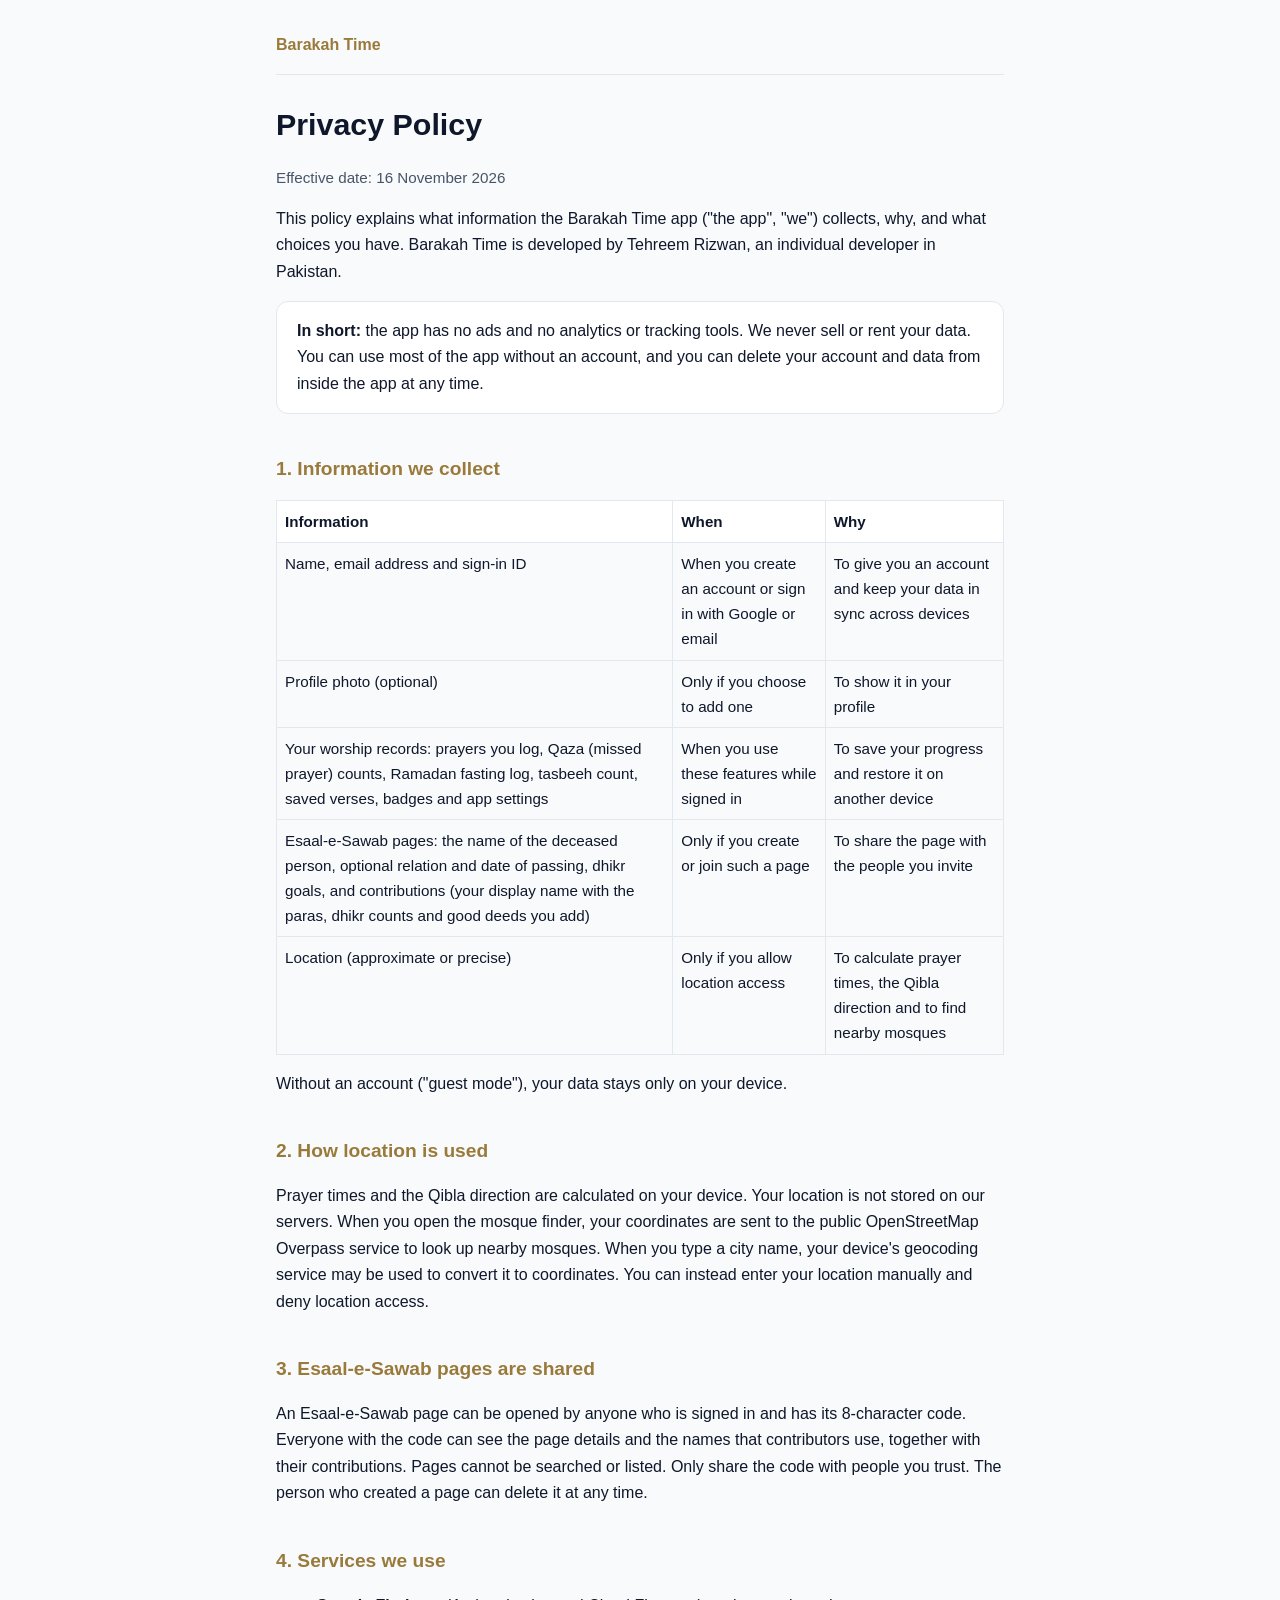
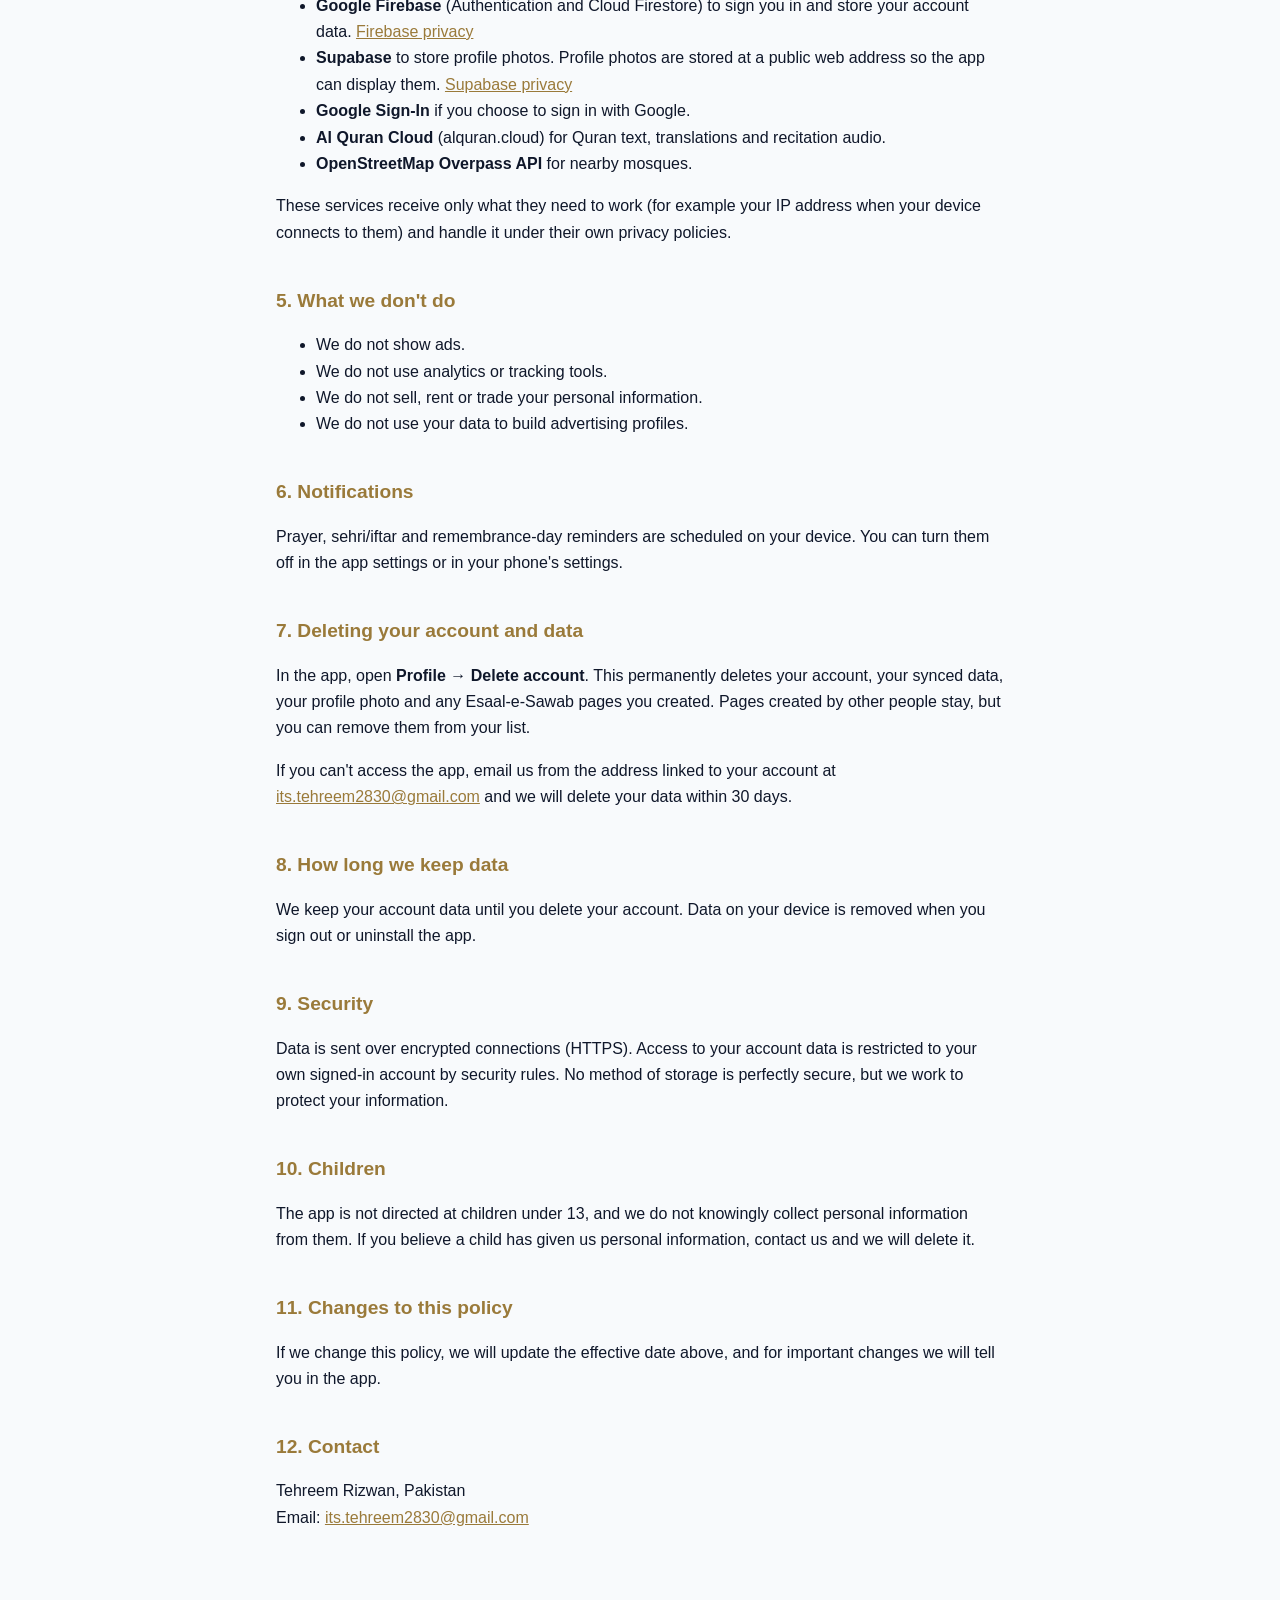
==== privacy.html @ 0fe81c4f "Privacy policy and terms for Barakah Time Co-Authored-By: Claude Opus 5.5 <noreply@anthropic.com>" ====
<!doctype html>
<html lang="en"><head><meta charset="utf-8"><meta name="viewport" content="width=device-width,initial-scale=1">
<title>Privacy Policy – Barakah Time</title><link rel="stylesheet" href="style.css"></head>
<body><main>
<header><a href="index.html">Barakah Time</a></header>
<h1>Privacy Policy</h1>
<p class="muted">Effective date: 16 November 2026</p>

<p>This policy explains what information the Barakah Time app ("the app", "we") collects, why, and what choices you have. Barakah Time is developed by Tehreem Rizwan, an individual developer in Pakistan.</p>

<div class="card">
<strong>In short:</strong> the app has no ads and no analytics or tracking tools. We never sell or rent your data. You can use most of the app without an account, and you can delete your account and data from inside the app at any time.
</div>

<h2>1. Information we collect</h2>
<table>
<tr><th>Information</th><th>When</th><th>Why</th></tr>
<tr><td>Name, email address and sign-in ID</td><td>When you create an account or sign in with Google or email</td><td>To give you an account and keep your data in sync across devices</td></tr>
<tr><td>Profile photo (optional)</td><td>Only if you choose to add one</td><td>To show it in your profile</td></tr>
<tr><td>Your worship records: prayers you log, Qaza (missed prayer) counts, Ramadan fasting log, tasbeeh count, saved verses, badges and app settings</td><td>When you use these features while signed in</td><td>To save your progress and restore it on another device</td></tr>
<tr><td>Esaal-e-Sawab pages: the name of the deceased person, optional relation and date of passing, dhikr goals, and contributions (your display name with the paras, dhikr counts and good deeds you add)</td><td>Only if you create or join such a page</td><td>To share the page with the people you invite</td></tr>
<tr><td>Location (approximate or precise)</td><td>Only if you allow location access</td><td>To calculate prayer times, the Qibla direction and to find nearby mosques</td></tr>
</table>
<p>Without an account ("guest mode"), your data stays only on your device.</p>

<h2>2. How location is used</h2>
<p>Prayer times and the Qibla direction are calculated on your device. Your location is not stored on our servers. When you open the mosque finder, your coordinates are sent to the public OpenStreetMap Overpass service to look up nearby mosques. When you type a city name, your device's geocoding service may be used to convert it to coordinates. You can instead enter your location manually and deny location access.</p>

<h2>3. Esaal-e-Sawab pages are shared</h2>
<p>An Esaal-e-Sawab page can be opened by anyone who is signed in and has its 8-character code. Everyone with the code can see the page details and the names that contributors use, together with their contributions. Pages cannot be searched or listed. Only share the code with people you trust. The person who created a page can delete it at any time.</p>

<h2>4. Services we use</h2>
<ul>
<li><strong>Google Firebase</strong> (Authentication and Cloud Firestore) to sign you in and store your account data. <a href="https://firebase.google.com/support/privacy">Firebase privacy</a></li>
<li><strong>Supabase</strong> to store profile photos. Profile photos are stored at a public web address so the app can display them. <a href="https://supabase.com/privacy">Supabase privacy</a></li>
<li><strong>Google Sign-In</strong> if you choose to sign in with Google.</li>
<li><strong>Al Quran Cloud</strong> (alquran.cloud) for Quran text, translations and recitation audio.</li>
<li><strong>OpenStreetMap Overpass API</strong> for nearby mosques.</li>
</ul>
<p>These services receive only what they need to work (for example your IP address when your device connects to them) and handle it under their own privacy policies.</p>

<h2>5. What we don't do</h2>
<ul>
<li>We do not show ads.</li>
<li>We do not use analytics or tracking tools.</li>
<li>We do not sell, rent or trade your personal information.</li>
<li>We do not use your data to build advertising profiles.</li>
</ul>

<h2>6. Notifications</h2>
<p>Prayer, sehri/iftar and remembrance-day reminders are scheduled on your device. You can turn them off in the app settings or in your phone's settings.</p>

<h2 id="delete">7. Deleting your account and data</h2>
<p>In the app, open <strong>Profile → Delete account</strong>. This permanently deletes your account, your synced data, your profile photo and any Esaal-e-Sawab pages you created. Pages created by other people stay, but you can remove them from your list.</p>
<p>If you can't access the app, email us from the address linked to your account at <a href="mailto:its.tehreem2830@gmail.com">its.tehreem2830@gmail.com</a> and we will delete your data within 30 days.</p>

<h2>8. How long we keep data</h2>
<p>We keep your account data until you delete your account. Data on your device is removed when you sign out or uninstall the app.</p>

<h2>9. Security</h2>
<p>Data is sent over encrypted connections (HTTPS). Access to your account data is restricted to your own signed-in account by security rules. No method of storage is perfectly secure, but we work to protect your information.</p>

<h2>10. Children</h2>
<p>The app is not directed at children under 13, and we do not knowingly collect personal information from them. If you believe a child has given us personal information, contact us and we will delete it.</p>

<h2>11. Changes to this policy</h2>
<p>If we change this policy, we will update the effective date above, and for important changes we will tell you in the app.</p>

<h2>12. Contact</h2>
<p>Tehreem Rizwan, Pakistan<br>Email: <a href="mailto:its.tehreem2830@gmail.com">its.tehreem2830@gmail.com</a></p>
</main></body></html>
---- style.css ----
:root{--bg:#f8fafc;--card:#fff;--text:#0f172a;--muted:#475569;--accent:#9a7a3a;--line:#e2e8f0}
@media (prefers-color-scheme:dark){:root{--bg:#0f172a;--card:#1e293b;--text:#f8fafc;--muted:#94a3b8;--accent:#c5a059;--line:#334155}}
*{box-sizing:border-box}
body{margin:0;background:var(--bg);color:var(--text);font:16px/1.65 -apple-system,BlinkMacSystemFont,"Segoe UI",Roboto,Arial,sans-serif}
main{max-width:760px;margin:0 auto;padding:32px 16px 64px}
header{border-bottom:1px solid var(--line);margin-bottom:24px;padding-bottom:16px}
header a{color:var(--accent);text-decoration:none;font-weight:600}
h1{font-size:1.9rem;margin:.2em 0}
h2{font-size:1.2rem;margin-top:2em;color:var(--accent)}
p,li{color:var(--text)}
.muted{color:var(--muted);font-size:.95rem}
a{color:var(--accent)}
table{width:100%;border-collapse:collapse;margin:1em 0;font-size:.95rem}
th,td{border:1px solid var(--line);padding:8px;text-align:left;vertical-align:top}
th{background:var(--card)}
.card{background:var(--card);border:1px solid var(--line);border-radius:12px;padding:16px 20px;margin:16px 0}
nav a{margin-right:16px}
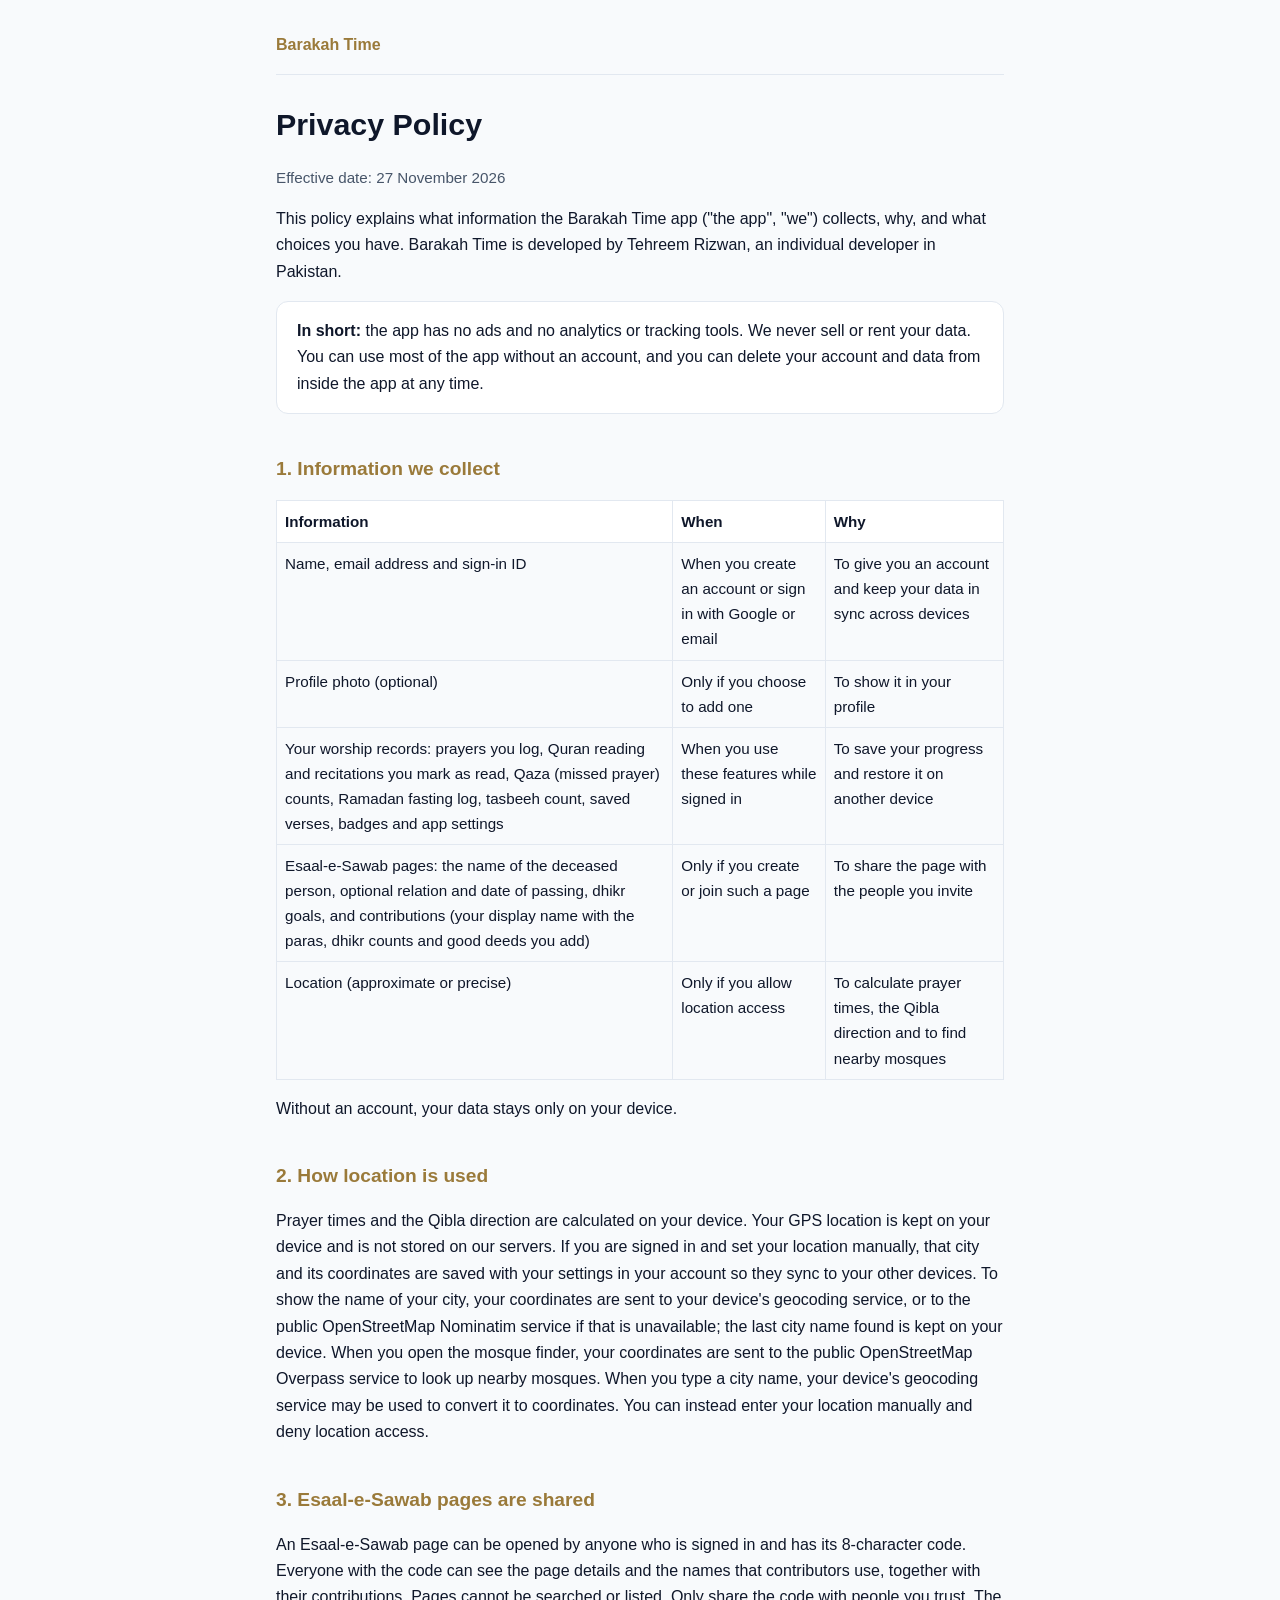
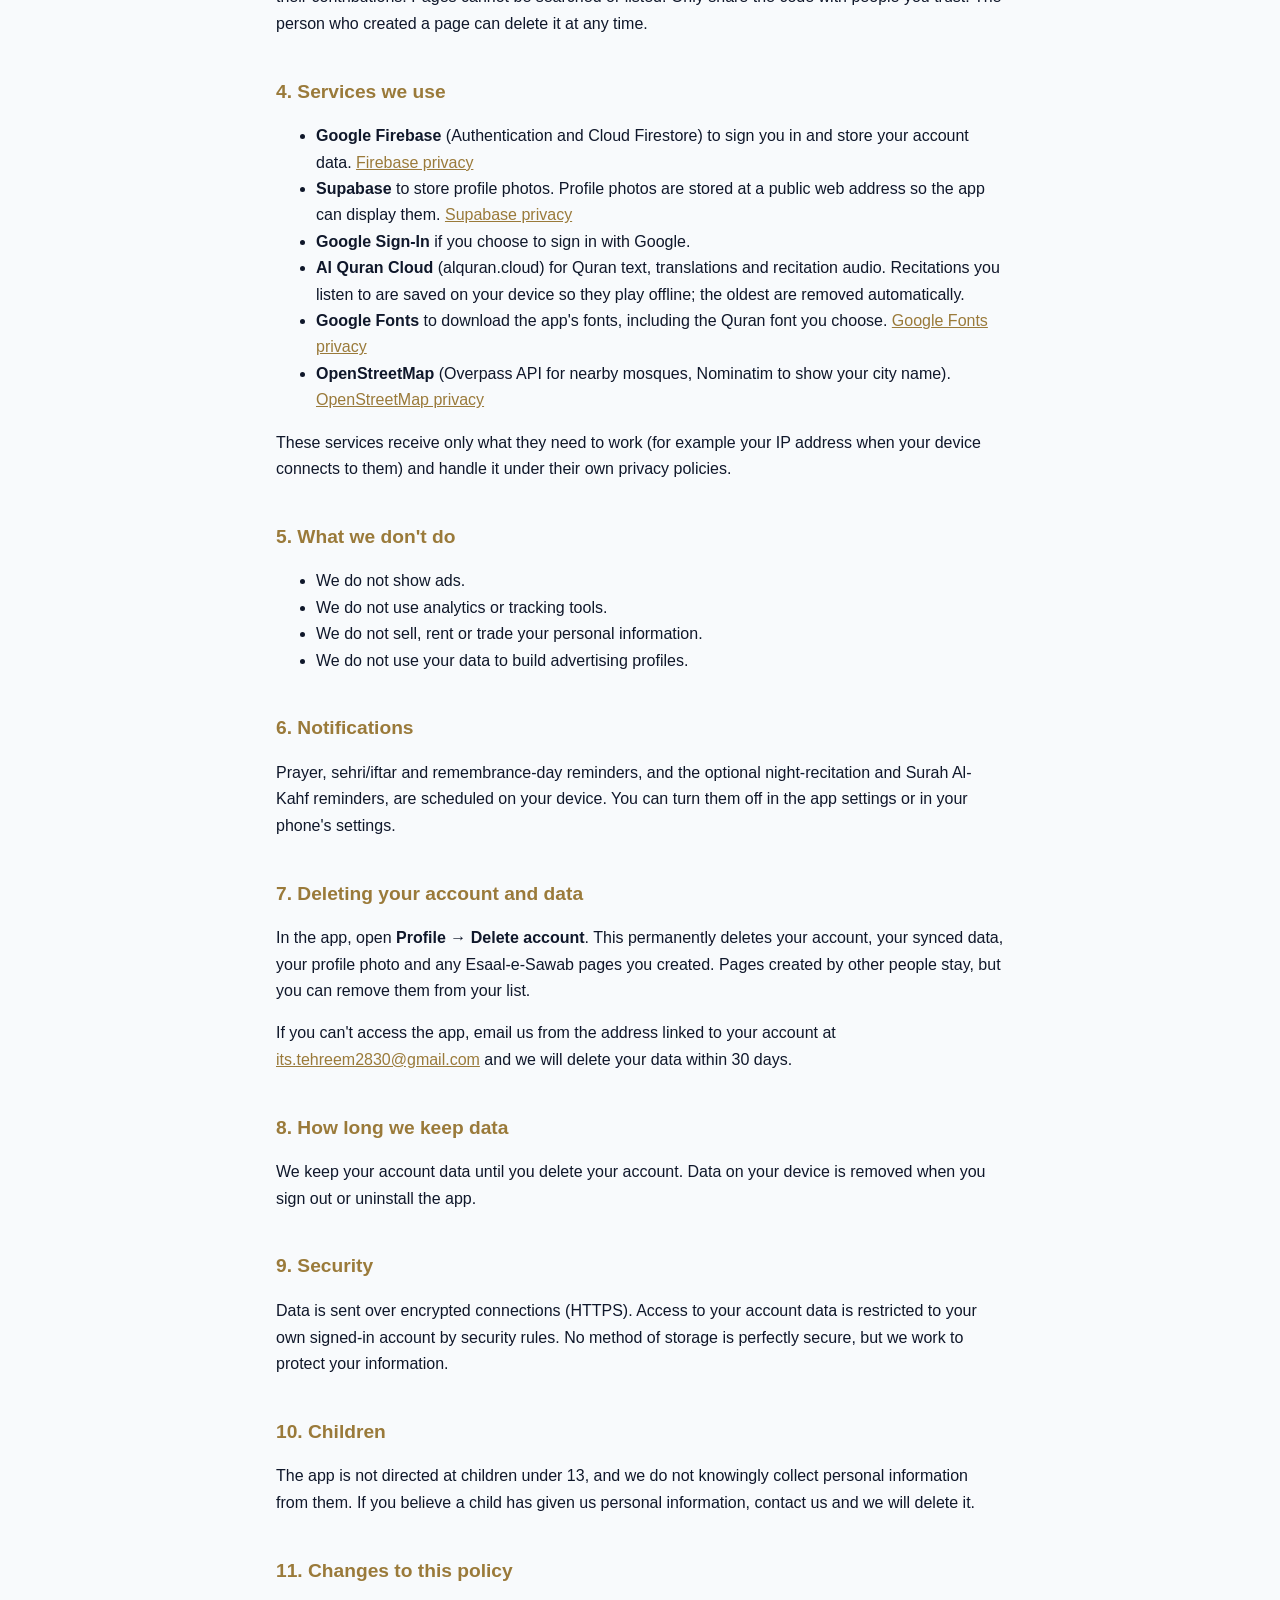
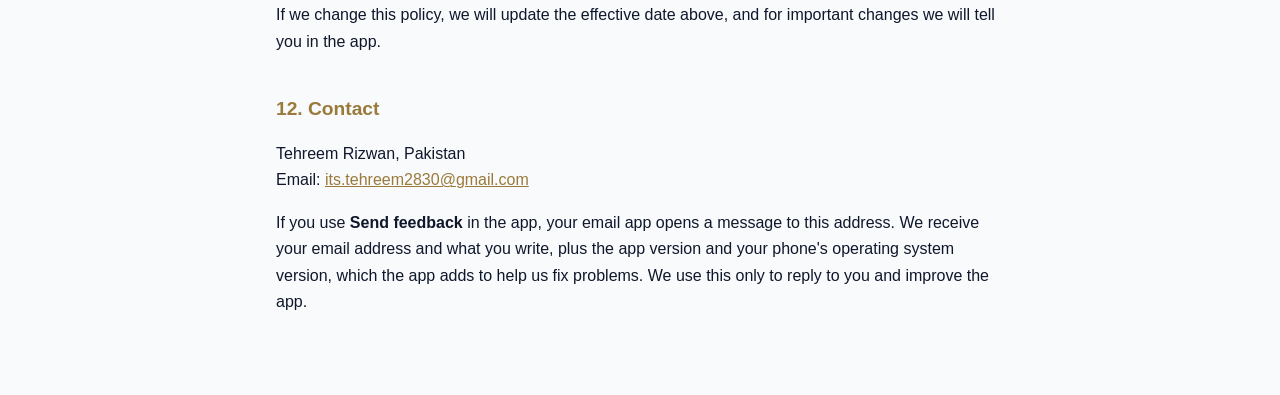
==== commit 6215e651: "Update privacy policy and terms for app v1.0.3 - Location: manual location syncs with account settin" ====
--- a/privacy.html
+++ b/privacy.html
@@ -4,7 +4,7 @@
 <body><main>
 <header><a href="index.html">Barakah Time</a></header>
 <h1>Privacy Policy</h1>
-<p class="muted">Effective date: 16 November 2026</p>
+<p class="muted">Effective date: 27 November 2026</p>
 
 <p>This policy explains what information the Barakah Time app ("the app", "we") collects, why, and what choices you have. Barakah Time is developed by Tehreem Rizwan, an individual developer in Pakistan.</p>
 
@@ -17,14 +17,14 @@
 <tr><th>Information</th><th>When</th><th>Why</th></tr>
 <tr><td>Name, email address and sign-in ID</td><td>When you create an account or sign in with Google or email</td><td>To give you an account and keep your data in sync across devices</td></tr>
 <tr><td>Profile photo (optional)</td><td>Only if you choose to add one</td><td>To show it in your profile</td></tr>
-<tr><td>Your worship records: prayers you log, Qaza (missed prayer) counts, Ramadan fasting log, tasbeeh count, saved verses, badges and app settings</td><td>When you use these features while signed in</td><td>To save your progress and restore it on another device</td></tr>
+<tr><td>Your worship records: prayers you log, Quran reading and recitations you mark as read, Qaza (missed prayer) counts, Ramadan fasting log, tasbeeh count, saved verses, badges and app settings</td><td>When you use these features while signed in</td><td>To save your progress and restore it on another device</td></tr>
 <tr><td>Esaal-e-Sawab pages: the name of the deceased person, optional relation and date of passing, dhikr goals, and contributions (your display name with the paras, dhikr counts and good deeds you add)</td><td>Only if you create or join such a page</td><td>To share the page with the people you invite</td></tr>
 <tr><td>Location (approximate or precise)</td><td>Only if you allow location access</td><td>To calculate prayer times, the Qibla direction and to find nearby mosques</td></tr>
 </table>
-<p>Without an account ("guest mode"), your data stays only on your device.</p>
+<p>Without an account, your data stays only on your device.</p>
 
 <h2>2. How location is used</h2>
-<p>Prayer times and the Qibla direction are calculated on your device. Your location is not stored on our servers. When you open the mosque finder, your coordinates are sent to the public OpenStreetMap Overpass service to look up nearby mosques. When you type a city name, your device's geocoding service may be used to convert it to coordinates. You can instead enter your location manually and deny location access.</p>
+<p>Prayer times and the Qibla direction are calculated on your device. Your GPS location is kept on your device and is not stored on our servers. If you are signed in and set your location manually, that city and its coordinates are saved with your settings in your account so they sync to your other devices. To show the name of your city, your coordinates are sent to your device's geocoding service, or to the public OpenStreetMap Nominatim service if that is unavailable; the last city name found is kept on your device. When you open the mosque finder, your coordinates are sent to the public OpenStreetMap Overpass service to look up nearby mosques. When you type a city name, your device's geocoding service may be used to convert it to coordinates. You can instead enter your location manually and deny location access.</p>
 
 <h2>3. Esaal-e-Sawab pages are shared</h2>
 <p>An Esaal-e-Sawab page can be opened by anyone who is signed in and has its 8-character code. Everyone with the code can see the page details and the names that contributors use, together with their contributions. Pages cannot be searched or listed. Only share the code with people you trust. The person who created a page can delete it at any time.</p>
@@ -34,8 +34,9 @@
 <li><strong>Google Firebase</strong> (Authentication and Cloud Firestore) to sign you in and store your account data. <a href="https://firebase.google.com/support/privacy">Firebase privacy</a></li>
 <li><strong>Supabase</strong> to store profile photos. Profile photos are stored at a public web address so the app can display them. <a href="https://supabase.com/privacy">Supabase privacy</a></li>
 <li><strong>Google Sign-In</strong> if you choose to sign in with Google.</li>
-<li><strong>Al Quran Cloud</strong> (alquran.cloud) for Quran text, translations and recitation audio.</li>
-<li><strong>OpenStreetMap Overpass API</strong> for nearby mosques.</li>
+<li><strong>Al Quran Cloud</strong> (alquran.cloud) for Quran text, translations and recitation audio. Recitations you listen to are saved on your device so they play offline; the oldest are removed automatically.</li>
+<li><strong>Google Fonts</strong> to download the app's fonts, including the Quran font you choose. <a href="https://developers.google.com/fonts/faq/privacy">Google Fonts privacy</a></li>
+<li><strong>OpenStreetMap</strong> (Overpass API for nearby mosques, Nominatim to show your city name). <a href="https://osmfoundation.org/wiki/Privacy_Policy">OpenStreetMap privacy</a></li>
 </ul>
 <p>These services receive only what they need to work (for example your IP address when your device connects to them) and handle it under their own privacy policies.</p>
 
@@ -48,7 +49,7 @@
 </ul>
 
 <h2>6. Notifications</h2>
-<p>Prayer, sehri/iftar and remembrance-day reminders are scheduled on your device. You can turn them off in the app settings or in your phone's settings.</p>
+<p>Prayer, sehri/iftar and remembrance-day reminders, and the optional night-recitation and Surah Al-Kahf reminders, are scheduled on your device. You can turn them off in the app settings or in your phone's settings.</p>
 
 <h2 id="delete">7. Deleting your account and data</h2>
 <p>In the app, open <strong>Profile → Delete account</strong>. This permanently deletes your account, your synced data, your profile photo and any Esaal-e-Sawab pages you created. Pages created by other people stay, but you can remove them from your list.</p>
@@ -68,4 +69,5 @@
 
 <h2>12. Contact</h2>
 <p>Tehreem Rizwan, Pakistan<br>Email: <a href="mailto:its.tehreem2830@gmail.com">its.tehreem2830@gmail.com</a></p>
+<p>If you use <strong>Send feedback</strong> in the app, your email app opens a message to this address. We receive your email address and what you write, plus the app version and your phone's operating system version, which the app adds to help us fix problems. We use this only to reply to you and improve the app.</p>
 </main></body></html>
